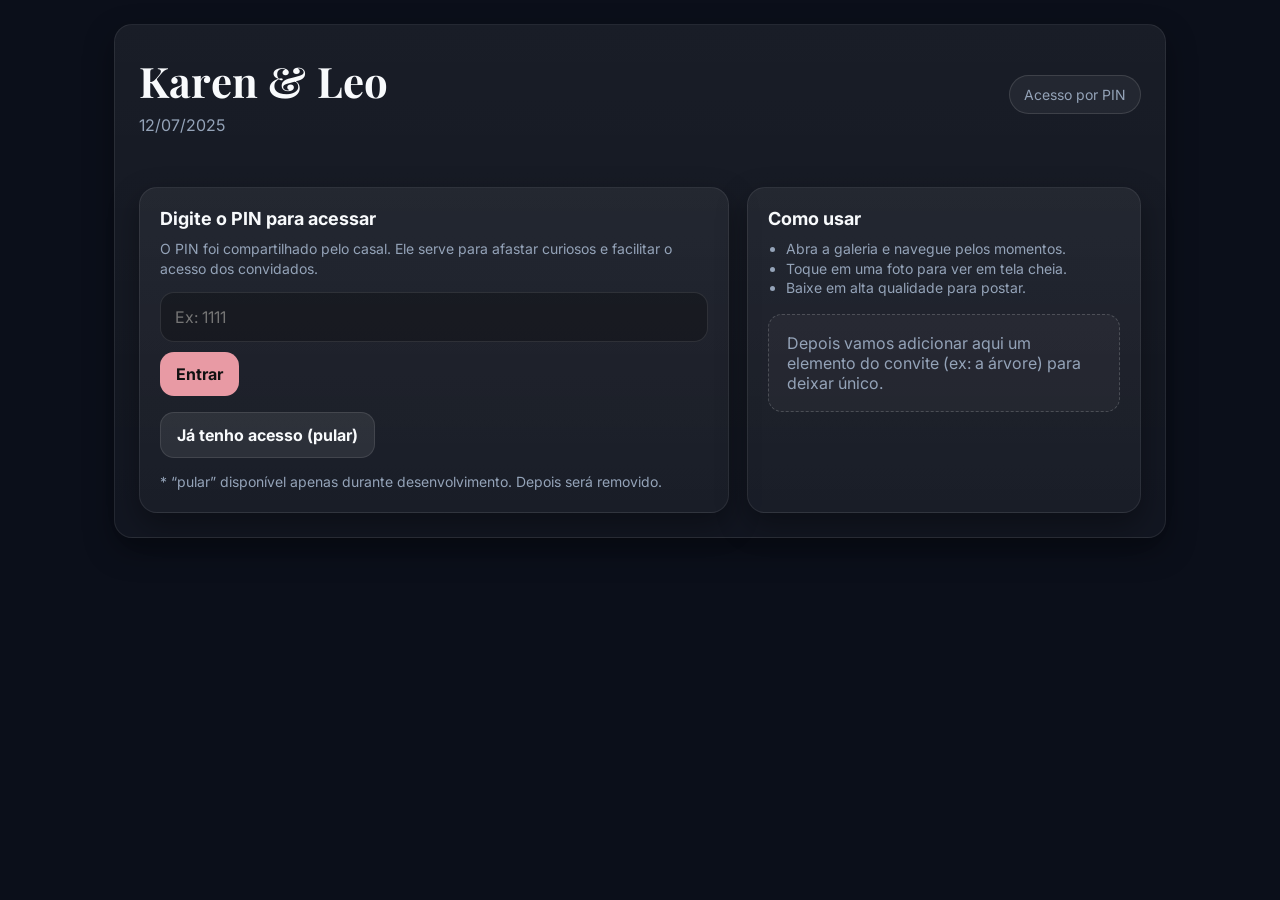
==== index.html @ 75eb6df8 "feat: initial wedding gallery template with pin access, carousels and modal" ====
<!doctype html>
<html lang="pt-br">
<head>
  <meta charset="UTF-8" />
  <meta name="viewport" content="width=device-width, initial-scale=1.0" />
  <title>Galeria do Casamento</title>

  <link rel="preconnect" href="https://fonts.googleapis.com">
  <link rel="preconnect" href="https://fonts.gstatic.com" crossorigin>
  <link id="fontTitle" href="https://fonts.googleapis.com/css2?family=Playfair+Display:wght@400;600;700&display=swap" rel="stylesheet">
  <link id="fontBody" href="https://fonts.googleapis.com/css2?family=Inter:wght@300;400;600;700&display=swap" rel="stylesheet">

  <link rel="stylesheet" href="./css/styles.css" />
</head>
<body>
  <div class="container">
    <div class="card">
      <div class="header">
        <div class="brand">
          <h1 id="coupleNames">Karen & Leo</h1>
          <p id="dateText">12/07/2025</p>
        </div>
        <div class="badge">Acesso por PIN</div>
      </div>

      <div class="grid">
        <div class="card" style="padding:20px;">
          <h2 style="margin:0 0 10px; font-size:18px;">Digite o PIN para acessar</h2>
          <p class="help" style="margin:0 0 14px;">O PIN foi compartilhado pelo casal. Ele serve para afastar curiosos e facilitar o acesso dos convidados.</p>

          <div class="row">
            <input id="pinInput" class="input" inputmode="numeric" maxlength="6" placeholder="Ex: 1111" />
            <button id="enterBtn" class="btn">Entrar</button>
          </div>

          <p id="pinError" class="help" style="margin:10px 0 0; color:#fca5a5; display:none;">PIN incorreto. Tente novamente.</p>

          <div style="margin-top:16px;" class="row">
            <a class="btn secondary" href="./gallery.html">Já tenho acesso (pular)</a>
          </div>

          <p class="help" style="margin:14px 0 0;">
            * “pular” disponível apenas durante desenvolvimento. Depois será removido.
          </p>
        </div>

        <div class="card" style="padding:20px;">
          <h2 style="margin:0 0 10px; font-size:18px;">Como usar</h2>
          <ul class="help" style="margin:0; padding-left:18px;">
            <li>Abra a galeria e navegue pelos momentos.</li>
            <li>Toque em uma foto para ver em tela cheia.</li>
            <li>Baixe em alta qualidade para postar.</li>
          </ul>
          <div style="margin-top:16px;" class="empty">
            Depois vamos adicionar aqui um elemento do convite (ex: a árvore) para deixar único.
          </div>
        </div>
      </div>
    </div>
  </div>

  <script src="./js/app.js"></script>
</body>
</html>
---- css/styles.css ----
/* =========================
   THEME / TOKENS
========================= */
:root {
  --primary: #E89AA4;
  --secondary: #1F2A44;
  --bg: #0B0F1A;
  --surface: #111827;
  --text: #F8FAFC;
  --muted: #94A3B8;

  --radius: 18px;
  --shadow: 0 12px 30px rgba(0, 0, 0, 0.35);
  --max: 1100px;
}

/* =========================
   BASE / RESET
========================= */
* {
  box-sizing: border-box;
}

html,
body {
  margin: 0;
  padding: 0;
  background: var(--bg);
  color: var(--text);
  font-family: Inter, system-ui, -apple-system, Segoe UI, Roboto, Arial;
  -webkit-tap-highlight-color: transparent;
}

a {
  color: inherit;
  text-decoration: none;
}

button,
input {
  font: inherit;
}

/* Acessibilidade (teclado) */
:focus-visible {
  outline: 2px solid rgba(232, 154, 164, 0.65);
  outline-offset: 3px;
  border-radius: 12px;
}

/* =========================
   LAYOUT
========================= */
.container {
  width: 100%;
  max-width: var(--max);
  margin: 0 auto;
  padding: 24px;
}

@media (max-width: 520px) {
  .container {
    padding: 16px;
  }
}

/* =========================
   CARD / HEADER / BRAND
========================= */
.card {
  background: linear-gradient(180deg, rgba(255, 255, 255, 0.06), rgba(255, 255, 255, 0.03));
  border: 1px solid rgba(255, 255, 255, 0.08);
  border-radius: var(--radius);
  box-shadow: var(--shadow);
}

.header {
  padding: 28px 24px;
  display: flex;
  align-items: center;
  justify-content: space-between;
  gap: 16px;
}

.brand {
  display: flex;
  flex-direction: column;
  gap: 6px;
}

.brand h1 {
  margin: 0;
  font-family: "Playfair Display", serif;
  font-size: clamp(26px, 4vw, 42px);
  letter-spacing: 0.2px;
}

.brand p {
  margin: 0;
  color: var(--muted);
}

.badge {
  padding: 10px 14px;
  border-radius: 999px;
  border: 1px solid rgba(255, 255, 255, 0.12);
  background: rgba(255, 255, 255, 0.05);
  font-size: 14px;
  color: var(--muted);
}

/* =========================
   BUTTONS / INPUTS / TEXT
========================= */
.btn {
  appearance: none;
  border: 0;
  cursor: pointer;
  padding: 12px 16px;
  border-radius: 14px;
  background: var(--primary);
  color: #111;
  font-weight: 700;
  transition: transform 0.12s ease, filter 0.12s ease;
}

.btn:hover {
  transform: translateY(-1px);
  filter: brightness(1.05);
}

.btn.secondary {
  background: rgba(255, 255, 255, 0.08);
  color: var(--text);
  border: 1px solid rgba(255, 255, 255, 0.10);
}

.input {
  width: 100%;
  padding: 14px 14px;
  border-radius: 14px;
  border: 1px solid rgba(255, 255, 255, 0.10);
  background: rgba(0, 0, 0, 0.25);
  color: var(--text);
  font-size: 16px;
  outline: none;
}

.input:focus {
  border-color: rgba(232, 154, 164, 0.65);
}

.help {
  color: var(--muted);
  font-size: 14px;
  line-height: 1.4;
}

/* Linha flex genérica (header/botões etc.) */
.row {
  display: flex;
  gap: 10px;
  align-items: center;
  flex-wrap: wrap;
}

/* =========================
   GRID (HOME)
========================= */
.grid {
  display: grid;
  grid-template-columns: 1.2fr 0.8fr;
  gap: 18px;
  padding: 24px;
}

@media (max-width: 860px) {
  .grid {
    grid-template-columns: 1fr;
  }
}

/* =========================
   SECTIONS / EMPTY BOX
========================= */
.section {
  padding: 18px 24px 24px;
}

.section h2 {
  margin: 0 0 10px;
  font-size: 18px;
  color: var(--text);
}

.empty {
  padding: 18px;
  border: 1px dashed rgba(255, 255, 255, 0.18);
  border-radius: 14px;
  color: var(--muted);
  background: rgba(255, 255, 255, 0.03);
}

/* =========================
   STORIES (TOP BUBBLES)
========================= */
.stories {
  display: flex;
  gap: 14px;
  overflow-x: auto;
  padding: 10px 0 18px;
  scroll-behavior: smooth;
}

.story {
  display: flex;
  flex-direction: column;
  align-items: center;
  gap: 6px;
  min-width: 72px;
  cursor: pointer;
}

.story img {
  width: 64px;
  height: 64px;
  object-fit: cover;
  border-radius: 50%;
  border: 3px solid var(--primary);
}

.story span {
  font-size: 12px;
  color: var(--muted);
  text-align: center;
}

/* =========================
   NETFLIX CAROUSELS
========================= */
.section-row {
  margin: 18px 0 26px;
}

.section-row h3 {
  margin: 0 0 10px;
  font-size: 16px;
  color: var(--text);
}

.row-wrap {
  position: relative;
}

/* carrossel (separado do .row flex!) */
.carousel-row {
  display: flex;
  gap: 12px;
  overflow-x: auto;
  scroll-behavior: smooth;
  padding: 6px 2px 12px;
}

/* Scrollbar do carrossel */
.carousel-row::-webkit-scrollbar {
  height: 10px;
}

.carousel-row::-webkit-scrollbar-thumb {
  background: rgba(255, 255, 255, 0.12);
  border-radius: 999px;
}

/* Thumb */
.thumb {
  flex: 0 0 auto;
  width: 160px;
  height: 160px;
  border-radius: 16px;
  overflow: hidden;
  border: 1px solid rgba(255, 255, 255, 0.10);
  background: rgba(255, 255, 255, 0.04);
  cursor: pointer;
  transition: transform 0.15s ease, filter 0.15s ease;
}

.thumb:hover {
  transform: translateY(-2px) scale(1.02);
  filter: brightness(1.05);
}

.thumb img {
  width: 100%;
  height: 100%;
  object-fit: cover;
  display: block;
}

/* Setas do carrossel */
.row-arrow {
  position: absolute;
  top: 50%;
  transform: translateY(-50%);
  width: 42px;
  height: 42px;
  border-radius: 999px;
  border: 1px solid rgba(255, 255, 255, 0.14);
  background: rgba(0, 0, 0, 0.35);
  color: var(--text);
  cursor: pointer;
  display: flex;
  align-items: center;
  justify-content: center;
  z-index: 5;
}

.row-arrow:hover {
  filter: brightness(1.08);
}

.row-arrow.left {
  left: -10px;
}

.row-arrow.right {
  right: -10px;
}

@media (max-width: 520px) {
  .thumb {
    width: 124px;
    height: 124px;
  }

  .row-arrow {
    display: none; /* no mobile: arrasta com o dedo */
  }
}

/* =========================
   MODAL (FULLSCREEN)
========================= */
.modal.hidden {
  display: none;
}

.modal {
  position: fixed;
  inset: 0;
  z-index: 999;
  overscroll-behavior: contain; /* evita scroll por trás no mobile */
}

.modal-backdrop {
  position: absolute;
  inset: 0;
  background: rgba(0, 0, 0, 0.72);
}

.modal-content {
  position: relative;
  width: min(980px, calc(100vw - 24px));
  height: min(78vh, 680px);
  margin: 10vh auto 0;
  overflow: hidden;
}

@media (max-width: 520px) {
  .modal-content {
    width: calc(100vw - 16px);
    height: 82vh;
    margin-top: 7vh;
  }
}

.modal-close {
  position: absolute;
  top: 12px;
  right: 12px;
  width: 40px;
  height: 40px;
  border-radius: 14px;
  border: 1px solid rgba(255, 255, 255, 0.14);
  background: rgba(0, 0, 0, 0.25);
  color: var(--text);
  cursor: pointer;
  z-index: 10;
}

/* área de imagem */
.modal-body {
  position: relative;
  height: calc(100% - 76px);
  display: flex;
  align-items: center;
  justify-content: center;
  background: rgba(0, 0, 0, 0.25);
}

.modal-body img {
  width: 100%;
  height: 100%;
  object-fit: contain;
}

/* footer */
.modal-footer {
  height: 76px;
  display: flex;
  align-items: center;
  justify-content: space-between;
  gap: 12px;
  padding: 12px 14px;
  border-top: 1px solid rgba(255, 255, 255, 0.10);
  background: rgba(0, 0, 0, 0.18);
}

.modal-title {
  font-weight: 700;
}

.modal-counter {
  color: var(--muted);
  font-size: 13px;
  margin-left: 10px;
}

/* setas dentro do modal */
.nav {
  position: absolute;
  top: 50%;
  transform: translateY(-50%);
  width: 48px;
  height: 48px;
  border-radius: 999px;
  border: 1px solid rgba(255, 255, 255, 0.14);
  background: rgba(0, 0, 0, 0.35);
  color: var(--text);
  cursor: pointer;
  display: flex;
  align-items: center;
  justify-content: center;
  font-size: 28px;
  z-index: 10;
}

.nav-left {
  left: 12px;
}

.nav-right {
  right: 12px;
}

.nav:hover {
  filter: brightness(1.08);
}

/* loader */
.img-loader {
  position: absolute;
  inset: 0;
  display: flex;
  align-items: center;
  justify-content: center;
  color: var(--muted);
  font-size: 14px;
  background: rgba(0, 0, 0, 0.18);
}
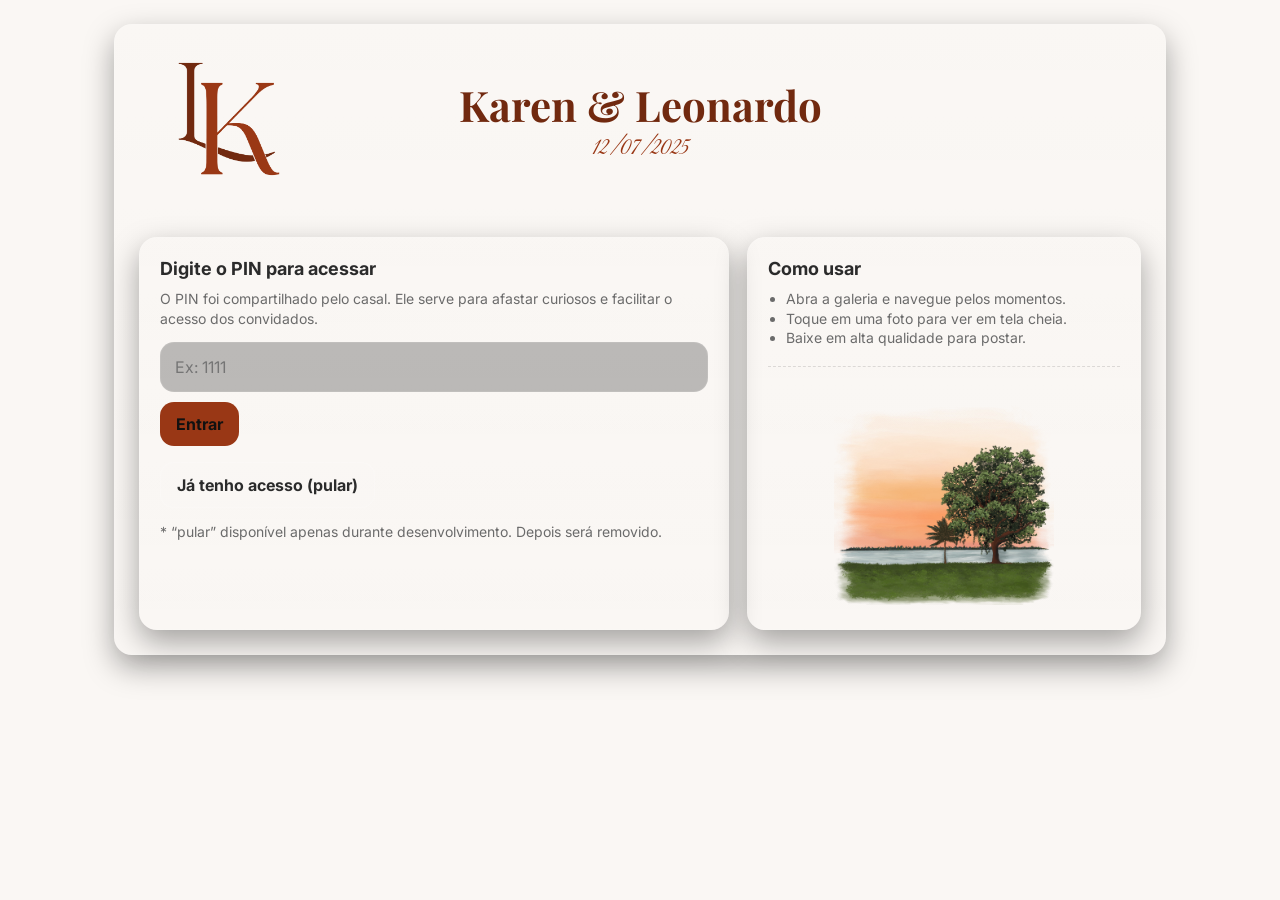
==== commit 6b4841b5: "feat: Identidade visual adicionada" ====
--- a/index.html
+++ b/index.html
@@ -7,8 +7,10 @@
 
   <link rel="preconnect" href="https://fonts.googleapis.com">
   <link rel="preconnect" href="https://fonts.gstatic.com" crossorigin>
-  <link id="fontTitle" href="https://fonts.googleapis.com/css2?family=Playfair+Display:wght@400;600;700&display=swap" rel="stylesheet">
-  <link id="fontBody" href="https://fonts.googleapis.com/css2?family=Inter:wght@300;400;600;700&display=swap" rel="stylesheet">
+  <link href="https://fonts.googleapis.com/css2?family=Great+Vibes&display=swap" rel="stylesheet">
+  <link id="fontTitle" rel="stylesheet" />
+  <link id="fontBody" rel="stylesheet" />
+  <link id="fontDate" rel="stylesheet" />
 
   <link rel="stylesheet" href="./css/styles.css" />
 </head>
@@ -16,12 +18,21 @@
   <div class="container">
     <div class="card">
       <div class="header">
-        <div class="brand">
-          <h1 id="coupleNames">Karen & Leo</h1>
-          <p id="dateText">12/07/2025</p>
+        <!-- ESQUERDA -->
+        <div class="header-left">
+            <img class="brand-logo" src="assets/branding/logo.png" alt="Monograma Karen & Leonardo" />
         </div>
-        <div class="badge">Acesso por PIN</div>
-      </div>
+
+        <!-- CENTRO -->
+        <div class="header-center">
+            <h1 id="coupleNames">...</h1>
+            <p id="dateText">...</p>
+        </div>
+
+        <!-- DIREITA -->
+        <div class="header-right">
+        </div>
+    </div>
 
       <div class="grid">
         <div class="card" style="padding:20px;">
@@ -51,14 +62,17 @@
             <li>Toque em uma foto para ver em tela cheia.</li>
             <li>Baixe em alta qualidade para postar.</li>
           </ul>
-          <div style="margin-top:16px;" class="empty">
-            Depois vamos adicionar aqui um elemento do convite (ex: a árvore) para deixar único.
+          <div class="invite-symbol">
+            <img
+              src="assets/branding/arvore.png"
+              alt="Árvore simbólica do convite"
+            />
           </div>
         </div>
       </div>
     </div>
   </div>
 
-  <script src="./js/app.js"></script>
+  <script src="./js/app.js" defer></script>
 </body>
 </html>
--- a/css/styles.css
+++ b/css/styles.css
@@ -27,7 +27,7 @@
   padding: 0;
   background: var(--bg);
   color: var(--text);
-  font-family: Inter, system-ui, -apple-system, Segoe UI, Roboto, Arial;
+  font-family: var(--font-body, Inter), system-ui, -apple-system, BlinkMacSystemFont, 'Segoe UI', Roboto, Arial;
   -webkit-tap-highlight-color: transparent;
 }
 
@@ -75,6 +75,7 @@
 }
 
 .header {
+  position: relative;
   padding: 28px 24px;
   display: flex;
   align-items: center;
@@ -82,22 +83,78 @@
   gap: 16px;
 }
 
-.brand {
-  display: flex;
-  flex-direction: column;
-  gap: 6px;
-}
-
-.brand h1 {
+/* ESQUERDA */
+.header-left {
+  flex: 0 0 auto;
+}
+
+/* CENTRO (verdadeiramente centralizado) */
+.header-center {
+  position: absolute;
+  left: 50%;
+  transform: translateX(-50%);
+  text-align: center;
+}
+
+.header-center h1 {
   margin: 0;
   font-family: "Playfair Display", serif;
   font-size: clamp(26px, 4vw, 42px);
+}
+
+.header-center p {
+  margin: 4px 0 0;
+  color: var(--muted);
+  font-size: 14px;
+}
+
+/* DIREITA */
+.header-right {
+  flex: 0 0 auto;
+}
+
+.brand {
+  display: flex;
+  flex-direction: column;
+  gap: 6px;
+}
+
+.brand h1 {
+  margin: 0;
+  font-family: var(--font-title, "Cormorant Garamond"), serif;
+  color: var(--secondary); /* marrom escuro do convite */
+  font-size: clamp(32px, 4vw, 52px);
   letter-spacing: 0.2px;
 }
 
-.brand p {
-  margin: 0;
-  color: var(--muted);
+.brand p,
+#dateText {
+  font-family: var(--font-date, "Allura"), cursive;
+  color: var(--primary);   /* terracota */
+  font-size: 24px;
+  line-height: 1;
+}
+
+/* =========================
+   BRAND (LOGO CENTRALIZADO)
+========================= */
+.brand-center {
+  align-items: center;
+  text-align: center;
+  width: 100%;
+}
+
+.brand-logo {
+  width: 180px;   /* aumentou */
+  height: auto;
+  display: block;
+}
+
+
+@media (min-width: 768px) {
+  .brand-logo {
+    max-width: 220px;
+  }
 }
 
 .badge {
@@ -106,6 +163,29 @@
   border: 1px solid rgba(255, 255, 255, 0.12);
   background: rgba(255, 255, 255, 0.05);
   font-size: 14px;
+  color: var(--muted);
+}
+
+/* =========================
+   INVITE SYMBOL (ÁRVORE)
+========================= */
+.invite-symbol {
+  margin-top: 18px;
+  padding-top: 16px;
+  border-top: 1px dashed rgba(0, 0, 0, 0.12);
+  text-align: center;
+}
+
+.invite-symbol img {
+  max-width: 220px;
+  width: 100%;
+  height: auto;
+  opacity: 0.95;
+}
+
+.invite-symbol p {
+  margin-top: 10px;
+  font-size: 13px;
   color: var(--muted);
 }
 
@@ -172,6 +252,26 @@
   grid-template-columns: 1.2fr 0.8fr;
   gap: 18px;
   padding: 24px;
+}
+
+/* =========================
+   FACE FIND CTA
+========================= */
+.face-find {
+  margin: 10px 0 18px;
+  padding: 14px;
+  border-radius: 14px;
+  border: 1px solid rgba(255,255,255,.10);
+  background: rgba(255,255,255,.03);
+}
+
+.face-find-btn {
+  width: 100%;
+  justify-content: center;
+}
+
+.face-find-help {
+  margin: 10px 0 0;
 }
 
 @media (max-width: 860px) {
